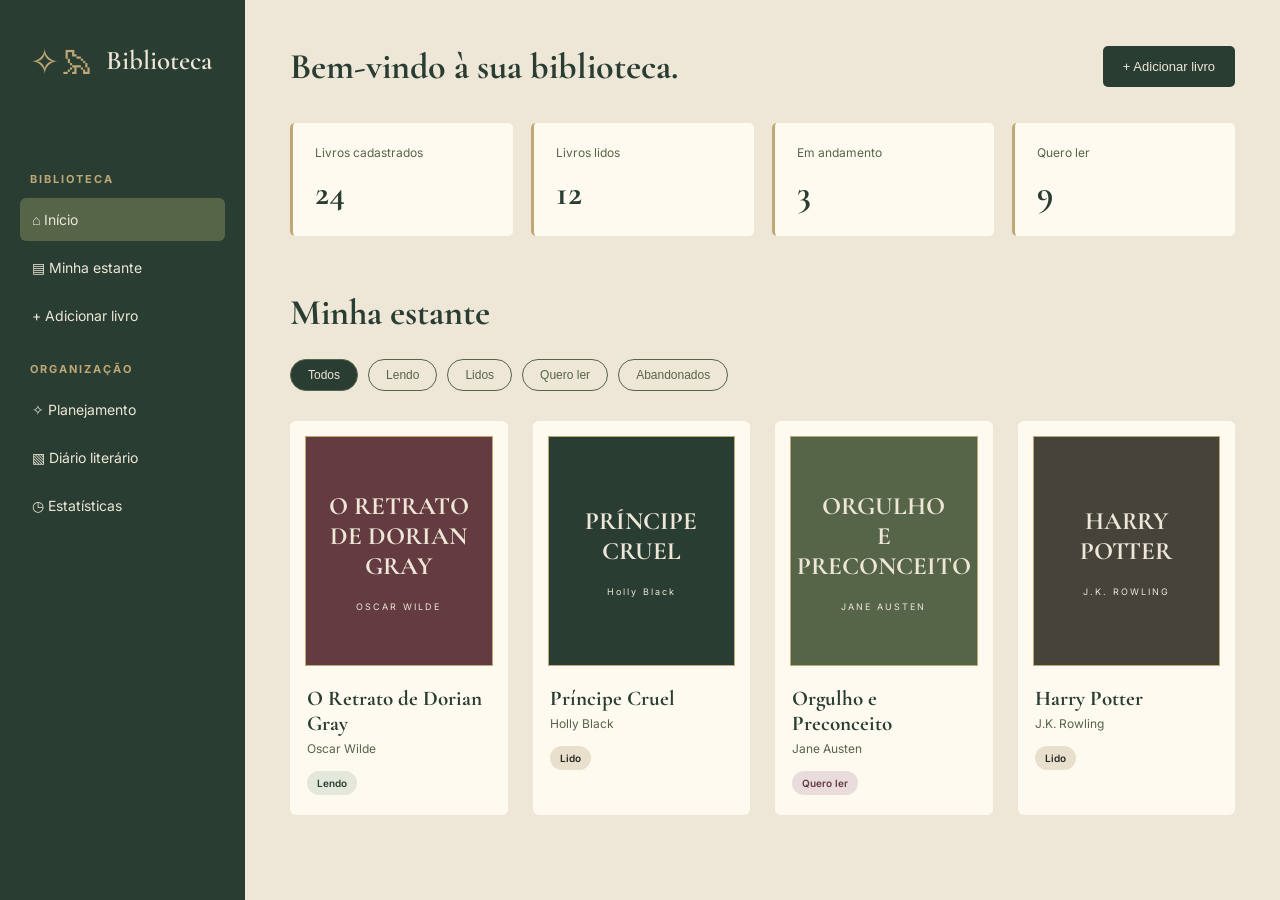
==== index.html @ f3f16203 "Cria primeira versão da Biblioteca" ====
<!DOCTYPE html>
<html lang="pt-BR">
<head>
    <meta charset="UTF-8">
    <meta name="viewport" content="width=device-width, initial-scale=1.0">
    <title>Bibliotheca</title>
    <link rel="stylesheet" href="style.css">
    <link rel="preconnect" href="https://fonts.googleapis.com">
    <link rel="preconnect" href="https://fonts.gstatic.com" crossorigin>
    <link href="https://fonts.googleapis.com/css2?family=Cormorant+Garamond:wght@400;500;600;700&family=Inter:wght@400;500;600;700&display=swap" rel="stylesheet">
</head>
<body>
    <!-- Menu lateral -->
    <aside class="sidebar">
        <div class="logo">
            <span class="logo-icon">✧𐦉</span>
            <h1>Biblioteca</h1>
        </div>
        <nav>
            <p class="menu-title">BIBLIOTECA</p>
            <a href="#" class="active">⌂ Início</a>
            <a href="#">▤ Minha estante</a>
            <a href="#">+ Adicionar livro</a>
            <p class="menu-title">ORGANIZAÇÃO</p>
            <a href="#">✧ Planejamento</a>
            <a href="#">▧ Diário literário</a>
            <a href="#">◷ Estatísticas</a>
        </nav>
    </aside>
    <!-- Conteúdo principal -->
    <main class="main-content">
        <header class="topbar">
            <div>
                <h2>Bem-vindo à sua biblioteca.</h2>
            </div>
            <button class="add-button">+ Adicionar livro</button>
        </header>
        <!-- Resumo -->
        <section class="summary">
            <div class="summary-card">
                <span>Livros cadastrados</span>
                <strong>24</strong>
            </div>
            <div class="summary-card">
                <span>Livros lidos</span>
                <strong>12</strong>
            </div>
            <div class="summary-card">
                <span>Em andamento</span>
                <strong>3</strong>
            </div>
            <div class="summary-card">
                <span>Quero ler</span>
                <strong>9</strong>
            </div>
        </section>
        <!-- Livros recentes -->
        <section class="library-section">
            <div class="section-heading">
                <div>
                    <h2>Minha estante</h2>
                </div>
            </div>
            <!-- Categorias -->
            <div class="filters">
                <button class="filter active-filter">Todos</button>
                <button class="filter">Lendo</button>
                <button class="filter">Lidos</button>
                <button class="filter">Quero ler</button>
                <button class="filter">Abandonados</button>
            </div>
            <!-- Lista de livros -->
            <div class="book-grid">
                <article class="book-card">
                    <div class="book-cover cover-one">
                        <span>O RETRATO<br>DE DORIAN GRAY</span>
                        <small>OSCAR WILDE</small>
                    </div>
                    <div class="book-info">
                        <h3>O Retrato de Dorian Gray</h3>
                        <p>Oscar Wilde</p>
                        <span class="status reading">Lendo</span>
                    </div>
                </article>
                <article class="book-card">
                    <div class="book-cover cover-two">
                        <span>PRÍNCIPE<br>CRUEL</span>
                        <small>Holly Black</small>
                    </div>
                    <div class="book-info">
                        <h3>Príncipe Cruel</h3>
                        <p>Holly Black</p>
                        <span class="status finished">Lido</span>
                    </div>
                </article>
                <article class="book-card">
                    <div class="book-cover cover-three">
                        <span>ORGULHO<br>E PRECONCEITO</span>
                        <small>JANE AUSTEN</small>
                    </div>
                    <div class="book-info">
                        <h3>Orgulho e Preconceito</h3>
                        <p>Jane Austen</p>
                        <span class="status wishlist">Quero ler</span>
                    </div>
                </article>
                <article class="book-card">
                    <div class="book-cover cover-four">
                        <span>HARRY POTTER</span>
                        <small>J.K. ROWLING</small>
                    </div>
                    <div class="book-info">
                        <h3>Harry Potter</h3>
                        <p>J.K. Rowling</p>
                        <span class="status finished">Lido</span>
                    </div>
                </article>
            </div>
        </section>
    </main>
</body>
</html>
---- style.css ----
:root {
    --verde: #293D32;
    --oliva: #566448;
    --vinho: #633B40;
    --marfim: #EEE7D8;
    --dourado: #BFA875;
    --ebano: #282823;
}

* {
    margin: 0;
    padding: 0;
    box-sizing: border-box;
}

body {
    background-color: var(--marfim);
    color: var(--ebano);
    font-family: 'Inter', sans-serif;
    display: flex;
    min-height: 100vh;
}


/* MENU LATERAL */
.sidebar {
    width: 245px;
    min-height: 100vh;
    background-color: var(--verde);
    color: var(--marfim);
    padding: 30px 20px;
    display: flex;
    flex-direction: column;
    position: fixed;
    top: 0;
    left: 0;
}

.logo {
    display: flex;
    align-items: center;
    gap: 12px;
    padding: 10px;
    margin-bottom: 55px;
}

.logo-icon {
    color: var(--dourado);
    font-size: 35px;
}

.logo h1 {
    font-family: 'Cormorant Garamond', serif;
    font-size: 27px;
    line-height: 0.9;
    font-weight: 600;
}

.menu-title {
    color: var(--dourado);
    font-size: 11px;
    font-weight: 700;
    letter-spacing: 2px;
    margin: 25px 10px 12px;
}

.sidebar nav a {
    display: block;
    text-decoration: none;
    color: var(--marfim);
    padding: 13px 12px;
    border-radius: 6px;
    font-size: 14px;
    margin-bottom: 5px;
    transition: 0.2s;
}

.sidebar nav a:hover,
.sidebar nav a.active {
    background-color: var(--oliva);
}


/* CONTEÚDO PRINCIPAL */

.main-content {
    margin-left: 245px;
    width: calc(100% - 245px);
    padding: 45px;
}

.topbar {
    display: flex;
    justify-content: space-between;
    align-items: center;
    margin-bottom: 35px;
}

.welcome {
    color: var(--oliva);
    font-size: 11px;
    font-weight: 700;
    letter-spacing: 2px;
    margin-bottom: 8px;
}

.topbar h2,
.section-heading h2 {
    font-family: 'Cormorant Garamond', serif;
    font-size: 36px;
    color: var(--verde);
}

.add-button {
    background-color: var(--verde);
    color: var(--marfim);
    border: none;
    border-radius: 5px;
    padding: 13px 20px;
    font-size: 13px;
    cursor: pointer;
    transition: 0.2s;
}

.add-button:hover {
    background-color: var(--oliva);
}


/* CARTÕES DE RESUMO */

.summary {
    display: grid;
    grid-template-columns: repeat(4, 1fr);
    gap: 18px;
    margin-bottom: 55px;
}

.summary-card {
    background-color: #fffaf0;
    padding: 22px;
    border-left: 3px solid var(--dourado);
    border-radius: 5px;
}

.summary-card span {
    display: block;
    font-size: 12px;
    color: var(--oliva);
    margin-bottom: 12px;
}

.summary-card strong {
    font-family: 'Cormorant Garamond', serif;
    font-size: 35px;
    color: var(--verde);
}


/* ESTANTE */

.section-heading {
    display: flex;
    justify-content: space-between;
    align-items: end;
    margin-bottom: 25px;
}

.see-all {
    color: var(--verde);
    text-decoration: none;
    font-size: 13px;
    font-weight: 600;
}

.see-all:hover {
    color: var(--vinho);
}


/* FILTROS */

.filters {
    display: flex;
    gap: 10px;
    margin-bottom: 30px;
    flex-wrap: wrap;
}

.filter {
    background: transparent;
    border: 1px solid var(--oliva);
    color: var(--oliva);
    border-radius: 20px;
    padding: 8px 17px;
    cursor: pointer;
    font-size: 12px;
}

.filter:hover,
.filter.active-filter {
    background-color: var(--verde);
    color: var(--marfim);
}


/* LIVROS */

.book-grid {
    display: grid;
    grid-template-columns: repeat(4, 1fr);
    gap: 25px;
}

.book-card {
    background-color: #fffaf0;
    border-radius: 6px;
    overflow: hidden;
    transition: transform 0.2s;
}

.book-card:hover {
    transform: translateY(-5px);
}

.book-cover {
    height: 230px;
    margin: 15px;
    padding: 20px 12px;
    display: flex;
    flex-direction: column;
    justify-content: center;
    align-items: center;
    text-align: center;
    color: var(--marfim);
    border: 1px solid var(--dourado);
}

.book-cover span {
    font-family: 'Cormorant Garamond', serif;
    font-size: 25px;
    font-weight: 700;
}

.book-cover small {
    font-size: 9px;
    letter-spacing: 2px;
    margin-top: 20px;
}


/* CAPAS ILUSTRATIVAS */

.cover-one {
    background-color: var(--vinho);
}

.cover-two {
    background-color: var(--verde);
}

.cover-three {
    background-color: #566448;
}

.cover-four {
    background-color: #45433A;
}


/* INFORMAÇÕES DOS LIVROS */

.book-info {
    padding: 5px 17px 20px;
}

.book-info h3 {
    font-family: 'Cormorant Garamond', serif;
    font-size: 21px;
    color: var(--verde);
    margin-bottom: 5px;
}

.book-info p {
    font-size: 12px;
    color: var(--oliva);
    margin-bottom: 15px;
}

.status {
    display: inline-block;
    font-size: 10px;
    font-weight: 600;
    padding: 6px 10px;
    border-radius: 15px;
}

.reading {
    background-color: #E3E8DA;
    color: var(--verde);
}

.finished {
    background-color: #E8DFCC;
    color: var(--ebano);
}

.wishlist {
    background-color: #EADBDD;
    color: var(--vinho);
}


/* FRASE */

.quote {
    margin-top: 60px;
    padding: 30px;
    border-top: 1px solid var(--dourado);
    text-align: center;
}

.quote span {
    color: var(--dourado);
    font-size: 25px;
}

.quote p {
    font-family: 'Cormorant Garamond', serif;
    font-style: italic;
    font-size: 24px;
    color: var(--verde);
    margin: 10px 0;
}

.quote small {
    color: var(--oliva);
    font-size: 10px;
    letter-spacing: 2px;
}


/* RESPONSIVIDADE */

@media (max-width: 1000px) {

    .summary {
        grid-template-columns: repeat(2, 1fr);
    }

    .book-grid {
        grid-template-columns: repeat(2, 1fr);
    }

}

@media (max-width: 650px) {

    .sidebar {
        width: 100%;
        min-height: auto;
        position: relative;
    }

    body {
        flex-direction: column;
    }

    .sidebar nav {
        display: flex;
        flex-wrap: wrap;
        gap: 5px;
    }

    .sidebar nav .menu-title {
        width: 100%;
    }

    .main-content {
        margin-left: 0;
        width: 100%;
        padding: 25px;
    }

    .topbar {
        align-items: flex-start;
        flex-direction: column;
        gap: 20px;
    }

    .summary {
        grid-template-columns: 1fr 1fr;
    }

    .book-grid {
        grid-template-columns: 1fr 1fr;
        gap: 12px;
    }

    .book-cover {
        height: 180px;
    }

}
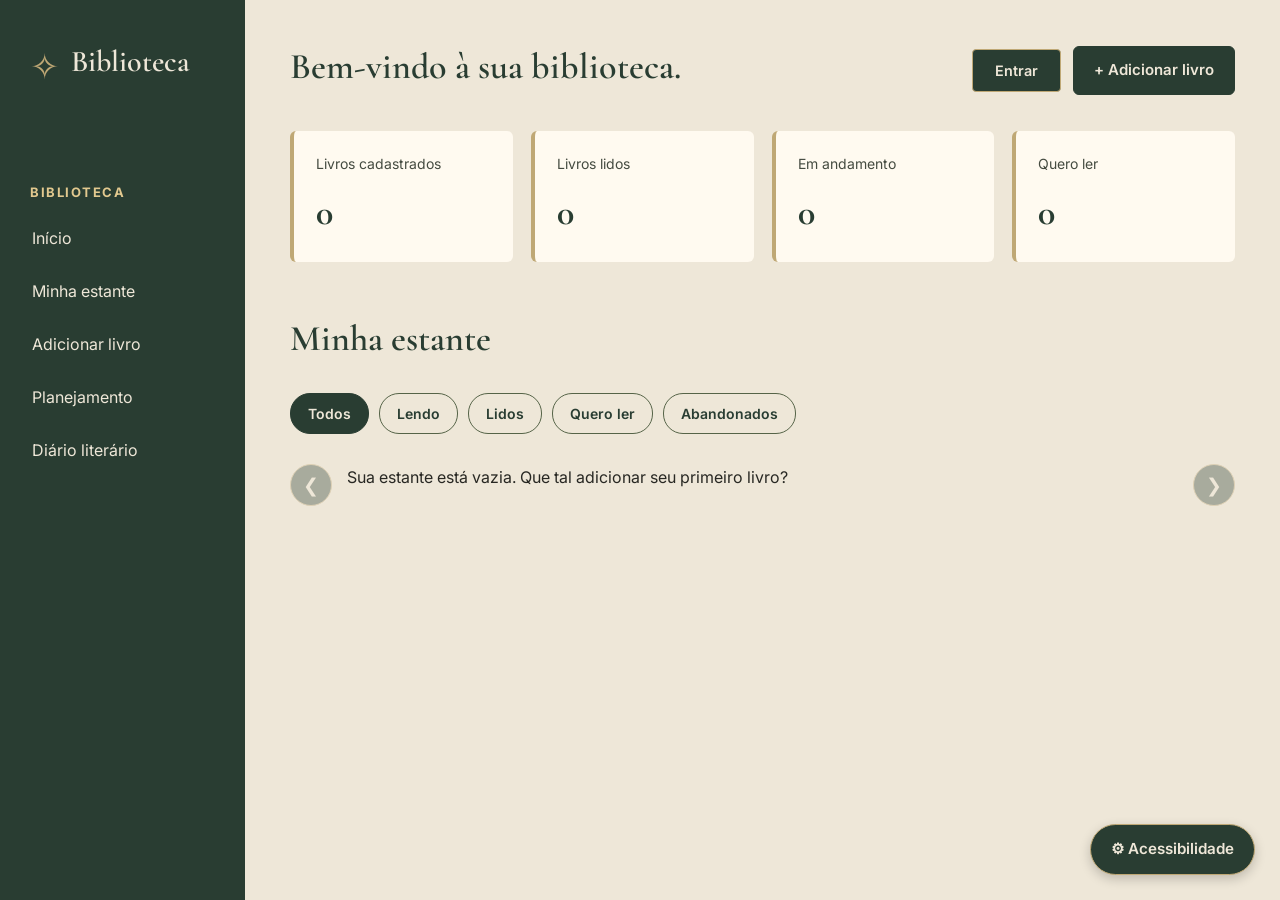
==== commit ea31b0ff: "Atualiza estrutura do projeto e adiciona funcionalidades da biblioteca" ====
--- a/index.html
+++ b/index.html
@@ -1,59 +1,92 @@
 <!DOCTYPE html>
 <html lang="pt-BR">
+
 <head>
     <meta charset="UTF-8">
     <meta name="viewport" content="width=device-width, initial-scale=1.0">
-    <title>Bibliotheca</title>
-    <link rel="stylesheet" href="style.css">
+
+    <title>Bibliotheca Athenae</title>
+
+    <!-- Bootstrap CSS -->
+    <link
+        href="https://cdn.jsdelivr.net/npm/bootstrap@5.3.3/dist/css/bootstrap.min.css"
+        rel="stylesheet">
+
+    <!-- Fontes -->
     <link rel="preconnect" href="https://fonts.googleapis.com">
     <link rel="preconnect" href="https://fonts.gstatic.com" crossorigin>
-    <link href="https://fonts.googleapis.com/css2?family=Cormorant+Garamond:wght@400;500;600;700&family=Inter:wght@400;500;600;700&display=swap" rel="stylesheet">
+
+    <link
+        href="https://fonts.googleapis.com/css2?family=Cormorant+Garamond:wght@400;500;600;700&family=Inter:wght@400;500;600;700&display=swap"
+        rel="stylesheet">
+
+    <!-- CSS próprio -->
+   <link rel="stylesheet" href="css/style.css">
+   <link rel="stylesheet" href="css/pages.css">
+   <link rel="stylesheet" href="css/acessibilidade.css">
+
 </head>
 <body>
     <!-- Menu lateral -->
     <aside class="sidebar">
         <div class="logo">
-            <span class="logo-icon">✧𐦉</span>
+            <span class="logo-icon">✧</span>
             <h1>Biblioteca</h1>
         </div>
-        <nav>
-            <p class="menu-title">BIBLIOTECA</p>
-            <a href="#" class="active">⌂ Início</a>
-            <a href="#">▤ Minha estante</a>
-            <a href="#">+ Adicionar livro</a>
-            <p class="menu-title">ORGANIZAÇÃO</p>
-            <a href="#">✧ Planejamento</a>
-            <a href="#">▧ Diário literário</a>
-            <a href="#">◷ Estatísticas</a>
-        </nav>
+    <nav>
+    <p class="menu-title">BIBLIOTECA</p>
+
+    <a href="index.html">Início</a>
+<a href="html/estante.html">Minha estante</a>
+<a href="html/adicionar.html">Adicionar livro</a>
+<a href="html/planejamento.html">Planejamento</a>
+<a href="html/diario.html">Diário literário</a>
+    </nav>
     </aside>
     <!-- Conteúdo principal -->
     <main class="main-content">
         <header class="topbar">
-            <div>
-                <h2>Bem-vindo à sua biblioteca.</h2>
-            </div>
-            <button class="add-button">+ Adicionar livro</button>
-        </header>
+
+    <div>
+        <h2>Bem-vindo à sua biblioteca.</h2>
+    </div>
+
+    <div class="topbar-actions">
+
+        <a href="login.html" class="login-access-button">
+            Entrar
+        </a>
+
+        <a href="html/adicionar.html" class="add-button">
+            + Adicionar livro
+        </a>
+
+    </div>
+
+</header>
         <!-- Resumo -->
         <section class="summary">
-            <div class="summary-card">
-                <span>Livros cadastrados</span>
-                <strong>24</strong>
-            </div>
-            <div class="summary-card">
-                <span>Livros lidos</span>
-                <strong>12</strong>
-            </div>
-            <div class="summary-card">
-                <span>Em andamento</span>
-                <strong>3</strong>
-            </div>
-            <div class="summary-card">
-                <span>Quero ler</span>
-                <strong>9</strong>
-            </div>
-        </section>
+
+    <div class="summary-card">
+        <span>Livros cadastrados</span>
+        <strong id="total-livros">0</strong>
+    </div>
+
+    <div class="summary-card">
+        <span>Livros lidos</span>
+        <strong id="total-lidos">0</strong>
+    </div>
+
+    <div class="summary-card">
+        <span>Em andamento</span>
+        <strong id="total-lendo">0</strong>
+    </div>
+
+    <div class="summary-card">
+        <span>Quero ler</span>
+        <strong id="total-quero-ler">0</strong>
+    </div>
+</section>
         <!-- Livros recentes -->
         <section class="library-section">
             <div class="section-heading">
@@ -63,60 +96,107 @@
             </div>
             <!-- Categorias -->
             <div class="filters">
-                <button class="filter active-filter">Todos</button>
-                <button class="filter">Lendo</button>
-                <button class="filter">Lidos</button>
-                <button class="filter">Quero ler</button>
-                <button class="filter">Abandonados</button>
+                <button class="filter active-filter" data-status="todos">Todos</button>
+                <button class="filter" data-status="Lendo">Lendo</button>
+                <button class="filter" data-status="Lidos">Lidos</button>
+                <button class="filter" data-status="Quero ler">Quero ler</button>
+                <button class="filter" data-status="Abandonados">Abandonados</button>
             </div>
-            <!-- Lista de livros -->
-            <div class="book-grid">
-                <article class="book-card">
-                    <div class="book-cover cover-one">
-                        <span>O RETRATO<br>DE DORIAN GRAY</span>
-                        <small>OSCAR WILDE</small>
-                    </div>
-                    <div class="book-info">
-                        <h3>O Retrato de Dorian Gray</h3>
-                        <p>Oscar Wilde</p>
-                        <span class="status reading">Lendo</span>
-                    </div>
-                </article>
-                <article class="book-card">
-                    <div class="book-cover cover-two">
-                        <span>PRÍNCIPE<br>CRUEL</span>
-                        <small>Holly Black</small>
-                    </div>
-                    <div class="book-info">
-                        <h3>Príncipe Cruel</h3>
-                        <p>Holly Black</p>
-                        <span class="status finished">Lido</span>
-                    </div>
-                </article>
-                <article class="book-card">
-                    <div class="book-cover cover-three">
-                        <span>ORGULHO<br>E PRECONCEITO</span>
-                        <small>JANE AUSTEN</small>
-                    </div>
-                    <div class="book-info">
-                        <h3>Orgulho e Preconceito</h3>
-                        <p>Jane Austen</p>
-                        <span class="status wishlist">Quero ler</span>
-                    </div>
-                </article>
-                <article class="book-card">
-                    <div class="book-cover cover-four">
-                        <span>HARRY POTTER</span>
-                        <small>J.K. ROWLING</small>
-                    </div>
-                    <div class="book-info">
-                        <h3>Harry Potter</h3>
-                        <p>J.K. Rowling</p>
-                        <span class="status finished">Lido</span>
-                    </div>
-                </article>
-            </div>
-        </section>
+            <!-- Carrossel de livros -->
+<div class="carousel-wrapper">
+
+    <button
+        type="button"
+        class="carousel-control carousel-prev"
+        id="carousel-prev"
+        aria-label="Ver livros anteriores">
+        &#10094;
+    </button>
+
+    <div
+        class="book-grid home-book-carousel"
+        id="book-grid"
+        aria-label="Livros da sua biblioteca">
+    </div>
+
+    <button
+        type="button"
+        class="carousel-control carousel-next"
+        id="carousel-next"
+        aria-label="Ver próximos livros">
+        &#10095;
+    </button>
+
+</div>
     </main>
+
+    <!-- PAINEL DE ACESSIBILIDADE -->
+<div class="accessibility-container">
+
+    <button
+        type="button"
+        id="botao-acessibilidade"
+        class="accessibility-button"
+        aria-label="Abrir opções de acessibilidade"
+        aria-expanded="false"
+        aria-controls="painel-acessibilidade">
+        ⚙ Acessibilidade
+    </button>
+
+    <section
+        id="painel-acessibilidade"
+        class="accessibility-panel"
+        aria-label="Opções de acessibilidade"
+        hidden>
+
+        <h2>Acessibilidade</h2>
+
+        <div class="accessibility-group">
+            <h3>Aparência</h3>
+
+            <button type="button" id="modo-claro">
+                ☀ Modo claro
+            </button>
+
+            <button type="button" id="modo-escuro">
+                ☾ Modo escuro
+            </button>
+        </div>
+
+        <div class="accessibility-group">
+            <h3>Tamanho da fonte</h3>
+
+            <button type="button" id="diminuir-fonte">
+                A− Diminuir
+            </button>
+
+            <button type="button" id="aumentar-fonte">
+                A+ Aumentar
+            </button>
+        </div>
+
+        <div class="accessibility-group">
+            <h3>Contraste</h3>
+
+            <button type="button" id="alto-contraste">
+                Alto contraste
+            </button>
+        </div>
+
+        <button type="button" id="restaurar-acessibilidade">
+            Restaurar configurações
+        </button>
+
+    </section>
+</div>
+
+<!-- JavaScript do projeto -->
+<script src="js/storage.js"></script>
+<script src="js/livros.js"></script>
+<script src="js/app.js"></script>
+<script src="js/acessibilidade.js"></script>
+
+<!-- Bootstrap JavaScript -->
+<script src="https://cdn.jsdelivr.net/npm/bootstrap@5.3.3/dist/js/bootstrap.bundle.min.js"></script>
 </body>
 </html>
--- a/css/style.css
+++ b/css/style.css
@@ -0,0 +1,675 @@
+/* ==========================================
+   PALETA DE CORES
+========================================== */
+
+:root {
+    --verde: #293D32;
+    --oliva: #566448;
+    --vinho: #633B40;
+    --marfim: #EEE7D8;
+    --dourado: #BFA875;
+    --ebano: #282823;
+
+    --fundo: #EEE7D8;
+    --fundo-card: #FFFAF0;
+    --texto: #282823;
+    --texto-secundario: #454B40;
+
+    --font-titulos: "Cormorant Garamond", serif;
+    --font-textos: "Inter", sans-serif;
+}
+
+/* ==========================================
+   CONFIGURAÇÕES GERAIS
+========================================== */
+
+* {
+    margin: 0;
+    padding: 0;
+    box-sizing: border-box;
+}
+
+html {
+    font-size: 100%;
+    scroll-behavior: smooth;
+}
+
+body {
+    background-color: var(--fundo);
+    color: var(--texto);
+    font-family: var(--font-textos);
+    font-size: 1rem;
+    line-height: 1.5;
+    display: flex;
+    min-height: 100vh;
+}
+
+/* Faz os controles acompanharem a escala da fonte */
+
+button,
+input,
+select,
+textarea {
+    font-family: inherit;
+    font-size: inherit;
+}
+
+/* TÍTULOS */
+
+h1,
+h2,
+h3,
+h4 {
+    font-family: var(--font-titulos);
+    line-height: 1.2;
+}
+
+/* ==========================================
+   MENU LATERAL
+========================================== */
+
+.sidebar {
+    width: 245px;
+    min-height: 100vh;
+    background-color: var(--verde);
+    color: var(--marfim);
+    padding: 30px 20px;
+    display: flex;
+    flex-direction: column;
+    position: fixed;
+    top: 0;
+    left: 0;
+    z-index: 100;
+}
+
+.logo {
+    display: flex;
+    align-items: center;
+    gap: 12px;
+    padding: 10px;
+    margin-bottom: 55px;
+}
+
+.logo-icon {
+    color: var(--dourado);
+    font-size: 2.1875rem;
+}
+
+.logo h1 {
+    font-family: var(--font-titulos);
+    font-size: 1.875rem;
+    line-height: 1;
+    font-weight: 600;
+    color: var(--marfim);
+}
+
+.menu-title {
+    color: #E2C98F;
+    font-size: 0.8125rem;
+    font-weight: 700;
+    letter-spacing: 1.5px;
+    margin: 25px 10px 12px;
+}
+
+.sidebar nav a {
+    display: block;
+    text-decoration: none;
+    color: var(--marfim);
+    padding: 12px;
+    border-radius: 6px;
+    font-family: var(--font-textos);
+    font-size: 1rem;
+    line-height: 1.5;
+    margin-bottom: 5px;
+    transition: background-color 0.2s ease;
+}
+
+.sidebar nav a:hover,
+.sidebar nav a.active {
+    background-color: var(--oliva);
+    color: #FFFFFF;
+}
+
+.sidebar nav a:focus-visible {
+    outline: 3px solid #E2C98F;
+    outline-offset: 3px;
+}
+
+/* ==========================================
+   CONTEÚDO PRINCIPAL
+========================================== */
+
+.main-content {
+    margin-left: 245px;
+    width: calc(100% - 245px);
+    padding: 45px;
+}
+
+.topbar {
+    display: flex;
+    justify-content: space-between;
+    align-items: center;
+    gap: 20px;
+    margin-bottom: 35px;
+}
+
+.welcome {
+    color: var(--oliva);
+    font-size: 0.875rem;
+    font-weight: 700;
+    letter-spacing: 1.5px;
+    margin-bottom: 8px;
+}
+
+.topbar h2,
+.section-heading h2 {
+    font-family: var(--font-titulos);
+    font-size: 2.25rem;
+    color: var(--verde);
+    font-weight: 600;
+}
+
+.topbar p {
+    font-size: 1rem;
+    color: var(--texto-secundario);
+    margin-top: 5px;
+}
+
+/* ==========================================
+   BOTÕES DA BARRA SUPERIOR
+========================================== */
+
+.topbar-actions {
+    display: flex;
+    align-items: center;
+    gap: 12px;
+}
+
+/* Botão de login */
+
+.login-access-button {
+    display: inline-block;
+    padding: 10px 22px;
+
+    background-color: var(--verde);
+    color: var(--marfim);
+
+    border: 1px solid var(--dourado);
+    border-radius: 4px;
+
+    text-decoration: none;
+    font-family: var(--font-textos);
+    font-size: 0.9rem;
+    font-weight: 600;
+
+    transition: 0.3s;
+}
+
+.login-access-button:hover {
+    background-color: var(--oliva);
+    color: #FFFFFF;
+}
+
+.login-access-button:focus-visible {
+    outline: 3px solid var(--dourado);
+    outline-offset: 3px;
+}
+
+/* ==========================================
+   BOTÃO ADICIONAR
+========================================== */
+
+.add-button {
+    display: inline-block;
+    background-color: var(--verde);
+    color: var(--marfim);
+    border: 1px solid var(--verde);
+    border-radius: 6px;
+    padding: 12px 20px;
+    font-family: var(--font-textos);
+    font-size: 0.9375rem;
+    font-weight: 600;
+    text-decoration: none;
+    cursor: pointer;
+    transition: background-color 0.2s ease;
+}
+
+.add-button:hover {
+    background-color: var(--oliva);
+    color: #FFFFFF;
+}
+
+.add-button:focus-visible {
+    outline: 3px solid var(--dourado);
+    outline-offset: 3px;
+}
+
+/* ==========================================
+   CARTÕES DE RESUMO
+========================================== */
+
+.summary {
+    display: grid;
+    grid-template-columns: repeat(4, 1fr);
+    gap: 18px;
+    margin-bottom: 55px;
+}
+
+.summary-card {
+    background-color: var(--fundo-card);
+    padding: 22px;
+    border-left: 4px solid var(--dourado);
+    border-radius: 6px;
+}
+
+.summary-card span {
+    display: block;
+    font-family: var(--font-textos);
+    font-size: 0.875rem;
+    color: var(--texto-secundario);
+    margin-bottom: 12px;
+    line-height: 1.5;
+}
+
+.summary-card strong {
+    font-family: var(--font-titulos);
+    font-size: 2.25rem;
+    color: var(--verde);
+}
+
+/* ==========================================
+   ESTANTE
+========================================== */
+
+.section-heading {
+    display: flex;
+    justify-content: space-between;
+    align-items: end;
+    gap: 15px;
+    margin-bottom: 25px;
+}
+
+.see-all {
+    color: var(--verde);
+    text-decoration: underline;
+    text-underline-offset: 3px;
+    font-size: 0.9375rem;
+    font-weight: 600;
+}
+
+.see-all:hover {
+    color: var(--vinho);
+}
+
+/* ==========================================
+   FILTROS
+========================================== */
+
+.filters {
+    display: flex;
+    gap: 10px;
+    margin-bottom: 30px;
+    flex-wrap: wrap;
+}
+
+.filter {
+    background-color: transparent;
+    border: 1px solid var(--oliva);
+    color: var(--verde);
+    border-radius: 20px;
+    padding: 9px 17px;
+    cursor: pointer;
+    font-family: var(--font-textos);
+    font-size: 0.875rem;
+    font-weight: 600;
+    transition: 0.2s ease;
+}
+
+.filter:hover,
+.filter.active-filter {
+    background-color: var(--verde);
+    color: var(--marfim);
+    border-color: var(--verde);
+}
+
+.filter:focus-visible {
+    outline: 3px solid var(--vinho);
+    outline-offset: 3px;
+}
+
+/* ==========================================
+   CARTÕES DE LIVROS
+   PADRÃO VISUAL DA BIBLIOTHECA ATHENAE
+========================================== */
+
+.book-grid {
+    display: grid;
+    grid-template-columns: repeat(4, minmax(0, 1fr));
+    gap: 25px;
+    align-items: stretch;
+}
+
+.book-card {
+    display: flex;
+    flex-direction: column;
+    overflow: hidden;
+
+    background-color: var(--fundo-card);
+    border: 1px solid var(--dourado);
+    border-radius: 10px;
+
+    box-shadow: 0 4px 12px rgba(40, 40, 35, 0.10);
+
+    transition: transform 0.25s ease, box-shadow 0.25s ease;
+}
+
+.book-card:hover {
+    transform: translateY(-4px);
+    box-shadow: 0 8px 18px rgba(40, 40, 35, 0.16);
+}
+
+/* ==========================================
+   CAPAS DOS LIVROS
+========================================== */
+
+.book-cover {
+    min-height: 190px;
+    margin: 0;
+    padding: 25px 18px;
+
+    display: flex;
+    flex-direction: column;
+    justify-content: center;
+    align-items: center;
+    gap: 12px;
+
+    background: linear-gradient(145deg, var(--verde), var(--oliva));
+
+    border: none;
+    border-bottom: 4px solid var(--dourado);
+
+    color: var(--marfim);
+    text-align: center;
+    position: relative;
+}
+
+/* Detalhe decorativo */
+
+.book-cover::before {
+    content: "✧";
+
+    position: absolute;
+    top: 12px;
+
+    color: var(--dourado);
+    font-size: 1.2rem;
+}
+
+/* Título na capa */
+
+.book-cover span {
+    font-family: var(--font-titulos);
+    font-size: 1.5rem;
+    font-weight: 600;
+    line-height: 1.3;
+
+    color: var(--marfim);
+
+    overflow-wrap: anywhere;
+}
+
+/* Autor na capa */
+
+.book-cover small {
+    font-family: var(--font-textos);
+    font-size: 0.8125rem;
+    font-weight: 400;
+    line-height: 1.4;
+
+    color: #D8CBAA;
+    letter-spacing: 0;
+
+    margin-top: 0;
+}
+
+/* ==========================================
+   VARIAÇÕES DE CORES DAS CAPAS
+========================================== */
+
+.cover-one {
+    background: linear-gradient(145deg, #633B40, #452B30);
+}
+
+.cover-two {
+    background: linear-gradient(145deg, #293D32, #566448);
+}
+
+.cover-three {
+    background: linear-gradient(145deg, #566448, #3C4935);
+}
+
+.cover-four {
+    background: linear-gradient(145deg, #45433A, #282823);
+}
+
+/* ==========================================
+   INFORMAÇÕES DOS LIVROS
+========================================== */
+
+.book-info {
+    flex: 1;
+    padding: 20px;
+
+    background-color: var(--fundo-card);
+}
+
+.book-info h3 {
+    font-family: var(--font-titulos);
+    font-size: 1.4rem;
+    font-weight: 600;
+    line-height: 1.3;
+
+    color: var(--verde);
+
+    margin-bottom: 8px;
+}
+
+.book-info p {
+    font-family: var(--font-textos);
+    font-size: 0.9375rem;
+    line-height: 1.5;
+
+    color: var(--texto-secundario);
+
+    margin-bottom: 12px;
+}
+
+/* ==========================================
+   STATUS DE LEITURA
+========================================== */
+
+.status {
+    display: inline-block;
+    width: fit-content;
+
+    padding: 5px 12px;
+
+    border-radius: 20px;
+
+    font-family: var(--font-textos);
+    font-size: 0.8125rem;
+    line-height: 1.4;
+    font-weight: 600;
+}
+
+.reading {
+    background-color: #E3E8DA;
+    color: #293D32;
+}
+
+.finished {
+    background-color: #E8DFCC;
+    color: #282823;
+}
+
+.wishlist {
+    background-color: #EADBDD;
+    color: #633B40;
+}
+
+.abandoned {
+    background-color: #E5DAD4;
+    color: #633B40;
+}
+
+.paused {
+    background-color: #E8E2D3;
+    color: #454B40;
+}
+
+/* ==========================================
+   FRASE
+========================================== */
+
+.quote {
+    margin-top: 60px;
+    padding: 30px;
+    border-top: 1px solid var(--dourado);
+    text-align: center;
+}
+
+.quote span {
+    color: var(--vinho);
+    font-size: 1.5625rem;
+}
+
+.quote p {
+    font-family: var(--font-titulos);
+    font-style: italic;
+    font-size: 1.625rem;
+    line-height: 1.4;
+    color: var(--verde);
+    margin: 10px 0;
+}
+
+.quote small {
+    color: var(--texto-secundario);
+    font-family: var(--font-textos);
+    font-size: 0.8125rem;
+    letter-spacing: 1px;
+}
+
+/* ==========================================
+   FOCO E NAVEGAÇÃO
+========================================== */
+
+button:focus-visible,
+a:focus-visible,
+input:focus-visible,
+select:focus-visible,
+textarea:focus-visible {
+    outline: 3px solid var(--vinho);
+    outline-offset: 3px;
+}
+
+/* ==========================================
+   RESPONSIVIDADE
+========================================== */
+
+@media (max-width: 1100px) {
+
+    .book-grid {
+        grid-template-columns: repeat(3, minmax(0, 1fr));
+    }
+
+}
+
+@media (max-width: 1000px) {
+
+    .summary {
+        grid-template-columns: repeat(2, 1fr);
+    }
+
+    .book-grid {
+        grid-template-columns: repeat(2, minmax(0, 1fr));
+    }
+
+}
+
+@media (max-width: 650px) {
+
+    body {
+        flex-direction: column;
+    }
+
+    .sidebar {
+        width: 100%;
+        min-height: auto;
+        position: relative;
+        padding: 20px;
+    }
+
+    .logo {
+        margin-bottom: 15px;
+    }
+
+    .sidebar nav {
+        display: flex;
+        flex-wrap: wrap;
+        gap: 5px;
+    }
+
+    .sidebar nav .menu-title {
+        width: 100%;
+    }
+
+    .sidebar nav a {
+        padding: 9px 10px;
+        font-size: 0.875rem;
+    }
+
+    .main-content {
+        margin-left: 0;
+        width: 100%;
+        padding: 25px;
+    }
+
+    .topbar {
+        align-items: flex-start;
+        flex-direction: column;
+        gap: 20px;
+    }
+
+    .topbar h2,
+    .section-heading h2 {
+        font-size: 2rem;
+    }
+
+    .summary {
+        grid-template-columns: repeat(2, minmax(0, 1fr));
+        gap: 12px;
+    }
+
+    .summary-card {
+        padding: 16px;
+    }
+
+    .book-grid {
+        grid-template-columns: repeat(2, minmax(0, 1fr));
+        gap: 12px;
+    }
+
+    .book-cover {
+        min-height: 160px;
+        padding: 20px 12px;
+    }
+
+    .book-cover span {
+        font-size: 1.25rem;
+    }
+
+    .book-info {
+        padding: 16px;
+    }
+
+}
--- a/css/pages.css
+++ b/css/pages.css
@@ -0,0 +1,774 @@
+
+/* ==========================================
+   PESQUISA E ORDENAÇÃO DA ESTANTE
+========================================== */
+
+.library-controls {
+    display: flex;
+    justify-content: space-between;
+    align-items: end;
+    gap: 20px;
+    margin: 25px 0;
+    flex-wrap: wrap;
+}
+
+.search-box,
+.sort-box {
+    display: flex;
+    flex-direction: column;
+    gap: 8px;
+}
+
+.search-box {
+    flex: 1;
+    min-width: 220px;
+}
+
+.sort-box {
+    min-width: 200px;
+}
+
+.library-controls label {
+    font-family: var(--font-textos);
+    font-weight: 600;
+    font-size: 1rem;
+    color: var(--texto);
+}
+
+.library-controls input,
+.library-controls select {
+    padding: 12px 14px;
+    border: 1px solid #81765F;
+    border-radius: 6px;
+    background-color: #FFFAF0;
+    color: #282823;
+    font-family: var(--font-textos);
+    font-size: 1rem;
+    line-height: 1.5;
+}
+
+.library-controls input:focus,
+.library-controls select:focus {
+    outline: 3px solid #566448;
+    outline-offset: 2px;
+    border-color: #293D32;
+}
+
+@media (max-width: 600px) {
+
+    .library-controls {
+        flex-direction: column;
+        align-items: stretch;
+    }
+
+    .search-box,
+    .sort-box {
+        width: 100%;
+    }
+
+}
+
+
+/* ==========================================
+   AÇÕES DOS LIVROS
+========================================== */
+
+.book-actions {
+    display: flex;
+    gap: 8px;
+    margin-top: 12px;
+    flex-wrap: wrap;
+}
+
+.book-actions button {
+    padding: 8px 12px;
+    border-radius: 5px;
+    cursor: pointer;
+    font-family: var(--font-textos);
+    font-size: 0.9375rem;
+    font-weight: 600;
+    line-height: 1.4;
+    transition: background-color 0.2s ease;
+}
+
+.edit-button {
+    background-color: #566448;
+    color: #FFFFFF;
+    border: 1px solid #566448;
+}
+
+.delete-button {
+    background-color: transparent;
+    color: #633B40;
+    border: 1px solid #633B40;
+}
+
+.edit-button:hover {
+    background-color: #293D32;
+    border-color: #293D32;
+}
+
+.delete-button:hover {
+    background-color: #633B40;
+    color: #FFFFFF;
+}
+
+.book-actions button:focus-visible {
+    outline: 3px solid #293D32;
+    outline-offset: 3px;
+}
+
+
+/* ==========================================
+   PROGRESSO DE LEITURA
+========================================== */
+
+.reading-progress {
+    margin-top: 15px;
+    width: 100%;
+}
+
+.progress-text {
+    font-family: var(--font-textos);
+    font-size: 0.875rem;
+    line-height: 1.5;
+    margin-bottom: 6px;
+    color: var(--texto);
+}
+
+.progress-track {
+    width: 100%;
+    height: 10px;
+    background-color: #D8D2C5;
+    border-radius: 10px;
+    overflow: hidden;
+}
+
+.progress-fill {
+    height: 100%;
+    background-color: #566448;
+    border-radius: 10px;
+    transition: width 0.4s ease;
+}
+
+.progress-percentage {
+    display: block;
+    margin-top: 5px;
+    font-family: var(--font-textos);
+    font-size: 0.875rem;
+    font-weight: 600;
+    line-height: 1.5;
+    text-align: right;
+    color: var(--texto);
+}
+
+
+/* ==========================================
+   PLANEJAMENTO DE LEITURA
+========================================== */
+
+.planning-section {
+    margin-top: 35px;
+}
+
+.year-selector {
+    display: flex;
+    flex-direction: column;
+    gap: 8px;
+    max-width: 220px;
+    margin: 20px 0 30px;
+}
+
+.year-selector label {
+    font-family: var(--font-textos);
+    font-size: 1rem;
+    font-weight: 600;
+    color: var(--texto);
+}
+
+.year-selector select {
+    padding: 12px;
+    border: 1px solid #81765F;
+    border-radius: 8px;
+    background-color: #FFFAF0;
+    color: #282823;
+    font-family: var(--font-textos);
+    font-size: 1rem;
+}
+
+.year-selector select:focus-visible {
+    outline: 3px solid #566448;
+    outline-offset: 2px;
+}
+
+.planning-summary {
+    display: grid;
+    grid-template-columns: repeat(3, 1fr);
+    gap: 20px;
+    margin-bottom: 40px;
+}
+
+.planning-summary .summary-card {
+    padding: 22px;
+    border-radius: 10px;
+    background-color: #FFFAF0;
+    border-left: 4px solid #BFA875;
+}
+
+.planning-summary .summary-card span {
+    display: block;
+    margin-bottom: 10px;
+    font-family: var(--font-textos);
+    font-size: 0.875rem;
+    line-height: 1.5;
+    color: #454B40;
+}
+
+.planning-summary .summary-card strong {
+    font-family: var(--font-titulos);
+    font-size: 2rem;
+    color: #293D32;
+}
+
+.planning-section .book-grid {
+    margin-top: 20px;
+}
+
+@media (max-width: 768px) {
+
+    .planning-summary {
+        grid-template-columns: 1fr;
+    }
+
+    .year-selector {
+        max-width: 100%;
+    }
+
+}
+
+
+/* ==========================================
+   DIÁRIO LITERÁRIO
+========================================== */
+
+.diary-form-section {
+    margin-top: 35px;
+    max-width: 900px;
+}
+
+.diary-form-section form {
+    background-color: #FFFAF0;
+    padding: 30px;
+    border-radius: 10px;
+    border-left: 4px solid #BFA875;
+}
+
+.diary-form-group {
+    display: flex;
+    flex-direction: column;
+    gap: 8px;
+    margin-bottom: 22px;
+}
+
+.diary-form-group label {
+    font-family: var(--font-textos);
+    font-size: 1rem;
+    font-weight: 600;
+    color: #293D32;
+}
+
+.diary-form-group input,
+.diary-form-group select,
+.diary-form-group textarea {
+    width: 100%;
+    padding: 12px 14px;
+    border: 1px solid #81765F;
+    border-radius: 7px;
+    background-color: #FFFFFF;
+    color: #282823;
+    font-family: var(--font-textos);
+    font-size: 1rem;
+    line-height: 1.5;
+}
+
+.diary-form-group textarea {
+    resize: vertical;
+    min-height: 130px;
+    line-height: 1.7;
+}
+
+.diary-form-group input:focus-visible,
+.diary-form-group select:focus-visible,
+.diary-form-group textarea:focus-visible {
+    outline: 3px solid #566448;
+    outline-offset: 2px;
+    border-color: #293D32;
+}
+
+.diary-form-section .add-button {
+    cursor: pointer;
+    font-family: var(--font-textos);
+    border: none;
+}
+
+.diary-history-section {
+    margin-top: 45px;
+}
+
+.diary-section-header {
+    display: flex;
+    justify-content: space-between;
+    align-items: center;
+    gap: 20px;
+    margin-bottom: 15px;
+}
+
+.diary-section-header button {
+    cursor: pointer;
+    font-family: var(--font-textos);
+    font-size: 0.9375rem;
+}
+
+
+/* ==========================================
+   CARROSSEL DO DIÁRIO
+========================================== */
+
+.diary-carousel {
+    display: flex;
+    align-items: center;
+    gap: 15px;
+    margin-top: 20px;
+}
+
+.diary-carousel-viewport {
+    width: 100%;
+    overflow: hidden;
+}
+
+.diary-carousel-track {
+    display: flex;
+    transition: transform 0.4s ease;
+}
+
+.diary-card {
+    flex: 0 0 100%;
+    box-sizing: border-box;
+    padding: 30px;
+    background-color: #FFFAF0;
+    border-left: 5px solid #BFA875;
+    border-radius: 10px;
+    color: #282823;
+}
+
+.diary-card h3 {
+    font-family: var(--font-titulos);
+    font-size: 1.875rem;
+    line-height: 1.3;
+    color: #293D32;
+    margin-bottom: 15px;
+}
+
+.diary-book {
+    font-family: var(--font-textos);
+    font-size: 1rem;
+    font-weight: 600;
+    color: #454B40;
+}
+
+.diary-date {
+    display: block;
+    margin-bottom: 20px;
+    font-family: var(--font-textos);
+    font-size: 0.875rem;
+    color: #633B40;
+}
+
+.diary-text {
+    font-family: var(--font-textos);
+    font-size: 1rem;
+    line-height: 1.8;
+    color: #282823;
+    white-space: pre-wrap;
+    overflow-wrap: anywhere;
+}
+
+.diary-card .btn {
+    margin-top: 15px;
+}
+
+
+/* ==========================================
+   SETAS DO CARROSSEL
+========================================== */
+
+.carousel-arrow {
+    flex-shrink: 0;
+    width: 42px;
+    height: 42px;
+    border: 1px solid #BFA875;
+    border-radius: 50%;
+    background-color: #293D32;
+    color: #EEE7D8;
+    font-size: 1.25rem;
+    cursor: pointer;
+    transition: background-color 0.2s ease;
+}
+
+.carousel-arrow:hover {
+    background-color: #566448;
+}
+
+.carousel-arrow:focus-visible,
+.diary-section-header button:focus-visible {
+    outline: 3px solid #633B40;
+    outline-offset: 3px;
+}
+
+
+/* ==========================================
+   VISUALIZAÇÃO COMPLETA DO DIÁRIO
+========================================== */
+
+.diary-carousel-track.show-all {
+    display: grid;
+    grid-template-columns: repeat(2, minmax(0, 1fr));
+    gap: 20px;
+}
+
+.diary-carousel-track.show-all .diary-card {
+    min-width: 0;
+    height: 100%;
+}
+
+
+/* ==========================================
+   RESPONSIVIDADE DO DIÁRIO
+========================================== */
+
+@media (max-width: 768px) {
+
+    .diary-carousel-track.show-all {
+        grid-template-columns: 1fr;
+    }
+
+    .diary-carousel {
+        gap: 8px;
+    }
+
+    .carousel-arrow {
+        width: 36px;
+        height: 36px;
+    }
+
+    .diary-card {
+        padding: 20px;
+    }
+
+    .diary-form-section form {
+        padding: 20px;
+    }
+
+    .diary-section-header {
+        align-items: flex-start;
+        flex-direction: column;
+    }
+
+    .diary-card h3 {
+        font-size: 1.625rem;
+    }
+
+}
+
+
+/* ==========================================
+   REDUÇÃO DE MOVIMENTO
+========================================== */
+
+@media (prefers-reduced-motion: reduce) {
+
+    *,
+    *::before,
+    *::after {
+        scroll-behavior: auto !important;
+        transition-duration: 0.01ms !important;
+        animation-duration: 0.01ms !important;
+        animation-iteration-count: 1 !important;
+    }
+
+}
+
+/* ==========================================
+   CARTÕES DO PLANEJAMENTO DE LEITURA
+========================================== */
+
+.planning-section .book-card {
+    display: flex;
+    flex-direction: column;
+    overflow: hidden;
+    background-color: #FFFAF0;
+    border: 1px solid #BFA875;
+    border-radius: 10px;
+    box-shadow: 0 4px 12px rgba(40, 40, 35, 0.10);
+    transition: transform 0.25s ease, box-shadow 0.25s ease;
+}
+
+.planning-section .book-card:hover {
+    transform: translateY(-4px);
+    box-shadow: 0 8px 18px rgba(40, 40, 35, 0.16);
+}
+
+/* Capa do livro */
+
+.planning-section .book-cover {
+    min-height: 190px;
+    padding: 25px 18px;
+    display: flex;
+    flex-direction: column;
+    justify-content: center;
+    align-items: center;
+    gap: 12px;
+
+    background: linear-gradient(
+        145deg,
+        #293D32,
+        #566448
+    );
+
+    border-bottom: 4px solid #BFA875;
+    color: #EEE7D8;
+    text-align: center;
+    position: relative;
+}
+
+/* Detalhe decorativo da capa */
+
+.planning-section .book-cover::before {
+    content: "✧";
+    position: absolute;
+    top: 12px;
+    color: #BFA875;
+    font-size: 1.2rem;
+}
+
+/* Título na capa */
+
+.planning-section .book-cover span {
+    font-family: var(--font-titulos);
+    font-size: 1.5rem;
+    font-weight: 600;
+    line-height: 1.3;
+    color: #EEE7D8;
+    overflow-wrap: anywhere;
+}
+
+/* Autor na capa */
+
+.planning-section .book-cover small {
+    font-family: var(--font-textos);
+    font-size: 0.875rem;
+    color: #D8CBAA;
+    line-height: 1.4;
+}
+
+/* Informações do livro */
+
+.planning-section .book-info {
+    padding: 20px;
+    background-color: #FFFAF0;
+}
+
+.planning-section .book-info h3 {
+    font-family: var(--font-titulos);
+    font-size: 1.4rem;
+    color: #293D32;
+    margin-bottom: 8px;
+    line-height: 1.3;
+}
+
+.planning-section .book-info > p {
+    font-family: var(--font-textos);
+    font-size: 0.9375rem;
+    color: #454B40;
+    margin-bottom: 12px;
+}
+
+/* Status de leitura */
+
+.planning-section .book-info .status {
+    display: inline-block;
+    padding: 5px 12px;
+    border-radius: 20px;
+    background-color: #E5E8DC;
+    color: #293D32;
+    font-family: var(--font-textos);
+    font-size: 0.8125rem;
+    font-weight: 600;
+}
+
+/* Progresso de leitura */
+
+.planning-section .reading-progress {
+    margin-top: 18px;
+}
+
+.planning-section .progress-text {
+    color: #454B40;
+}
+
+.planning-section .progress-track {
+    background-color: #D8D2C5;
+}
+
+.planning-section .progress-fill {
+    background-color: #566448;
+}
+
+.planning-section .progress-percentage {
+    color: #293D32;
+}
+
+/* Mensagem quando não há livros */
+
+.planning-section .empty-message {
+    padding: 25px;
+    background-color: #FFFAF0;
+    border-left: 4px solid #BFA875;
+    border-radius: 8px;
+    color: #454B40;
+    font-family: var(--font-textos);
+    line-height: 1.6;
+}
+
+/* Responsividade */
+
+@media (max-width: 600px) {
+
+    .planning-section .book-cover {
+        min-height: 160px;
+    }
+
+    .planning-section .book-info {
+        padding: 16px;
+    }
+
+}
+
+/* ==========================================
+   CARROSSEL DE LIVROS DA PÁGINA INICIAL
+========================================== */
+
+.carousel-wrapper {
+    display: flex;
+    align-items: center;
+    gap: 15px;
+    margin-top: 25px;
+    width: 100%;
+}
+
+/* Área horizontal dos livros */
+
+.home-book-carousel {
+    display: flex;
+    flex: 1;
+    gap: 25px;
+    min-width: 0;
+    overflow-x: auto;
+    overflow-y: hidden;
+
+    scroll-behavior: smooth;
+    scroll-snap-type: x mandatory;
+
+    scrollbar-width: none;
+}
+
+.home-book-carousel::-webkit-scrollbar {
+    display: none;
+}
+
+/* Cartões dentro do carrossel */
+
+.home-book-carousel .book-card {
+    flex: 0 0 calc((100% - 75px) / 4);
+    min-width: 0;
+    scroll-snap-align: start;
+}
+
+/* Mensagem quando não existem livros */
+
+.home-book-carousel .empty-message {
+    flex: 0 0 100%;
+}
+
+/* Botões de navegação */
+
+.carousel-control {
+    flex-shrink: 0;
+    display: flex;
+    justify-content: center;
+    align-items: center;
+
+    width: 42px;
+    height: 42px;
+
+    border: 1px solid #BFA875;
+    border-radius: 50%;
+
+    background-color: #293D32;
+    color: #EEE7D8;
+
+    font-size: 1.2rem;
+    cursor: pointer;
+
+    transition: background-color 0.2s ease,
+                transform 0.2s ease;
+}
+
+.carousel-control:hover:not(:disabled) {
+    background-color: #566448;
+    transform: scale(1.05);
+}
+
+.carousel-control:focus-visible {
+    outline: 3px solid #633B40;
+    outline-offset: 3px;
+}
+
+.carousel-control:disabled {
+    opacity: 0.35;
+    cursor: not-allowed;
+}
+
+/* Tablets */
+
+@media (max-width: 1000px) {
+
+    .home-book-carousel .book-card {
+        flex-basis: calc((100% - 25px) / 2);
+    }
+
+}
+
+/* Celulares */
+
+@media (max-width: 600px) {
+
+    .carousel-wrapper {
+        gap: 8px;
+    }
+
+    .home-book-carousel {
+        gap: 15px;
+    }
+
+    .home-book-carousel .book-card {
+        flex-basis: 85%;
+    }
+
+    .carousel-control {
+        width: 34px;
+        height: 34px;
+        font-size: 1rem;
+    }
+
+}
--- a/css/acessibilidade.css
+++ b/css/acessibilidade.css
@@ -0,0 +1,514 @@
+/* =====================================
+   PAINEL DE ACESSIBILIDADE
+===================================== */
+
+.accessibility-container {
+    position: fixed;
+    right: 25px;
+    bottom: 25px;
+    z-index: 1000;
+    font-family: var(--font-textos);
+}
+
+.accessibility-button {
+    background-color: var(--verde);
+    color: var(--marfim);
+    border: 1px solid var(--dourado);
+    border-radius: 30px;
+    padding: 13px 20px;
+    font-size: 0.95rem;
+    font-weight: 600;
+    cursor: pointer;
+    box-shadow: 0 4px 12px rgba(0, 0, 0, 0.2);
+    transition: background-color 0.2s ease, transform 0.2s ease;
+}
+
+.accessibility-button:hover {
+    background-color: var(--oliva);
+}
+
+.accessibility-panel {
+    position: absolute;
+    right: 0;
+    bottom: 60px;
+    width: 270px;
+    max-width: calc(100vw - 30px);
+    padding: 22px;
+    background-color: #FFFAF0;
+    color: var(--ebano);
+    border: 1px solid var(--dourado);
+    border-radius: 12px;
+    box-shadow: 0 5px 20px rgba(0, 0, 0, 0.2);
+}
+
+.accessibility-panel h2 {
+    font-family: var(--font-titulos);
+    font-size: 1.8rem;
+    color: var(--verde);
+    margin-bottom: 20px;
+}
+
+.accessibility-group {
+    display: flex;
+    flex-direction: column;
+    gap: 8px;
+    margin-bottom: 20px;
+}
+
+.accessibility-group h3 {
+    font-family: var(--font-textos);
+    font-size: 0.95rem;
+    font-weight: 700;
+    color: var(--vinho);
+}
+
+.accessibility-panel button:not(.accessibility-button) {
+    padding: 10px;
+    border: 1px solid #81765F;
+    border-radius: 6px;
+    background-color: #FFFAF0;
+    color: var(--ebano);
+    font-family: var(--font-textos);
+    font-size: 0.9rem;
+    cursor: pointer;
+    text-align: left;
+    transition: background-color 0.2s ease;
+}
+
+.accessibility-panel button:hover {
+    background-color: #DCD2BE;
+}
+
+#restaurar-acessibilidade {
+    width: 100%;
+    background-color: var(--verde);
+    color: var(--marfim);
+    text-align: center;
+    font-weight: 600;
+}
+
+.accessibility-panel[hidden] {
+    display: none;
+}
+
+/* Foco visível no painel */
+
+.accessibility-button:focus-visible,
+.accessibility-panel button:focus-visible {
+    outline: 3px solid var(--vinho);
+    outline-offset: 3px;
+}
+
+/* Estado dos botões */
+
+.accessibility-panel button[aria-pressed="true"] {
+    background-color: var(--verde);
+    color: #FFFFFF;
+    border-color: var(--verde);
+    font-weight: 700;
+}
+
+
+/* =====================================
+   MODO ESCURO
+===================================== */
+
+body.dark-theme {
+    background-color: #1C211D;
+    color: #F2EBDD;
+}
+
+body.dark-theme .main-content {
+    background-color: #1C211D;
+    color: #F2EBDD;
+}
+
+/* Menu lateral */
+
+body.dark-theme .sidebar {
+    background-color: #151A16;
+    color: #F2EBDD;
+}
+
+body.dark-theme .sidebar nav a {
+    color: #E5E2D8;
+}
+
+body.dark-theme .sidebar nav a:hover,
+body.dark-theme .sidebar nav a.active {
+    background-color: #344238;
+    color: #FFFFFF;
+}
+
+/* Cabeçalhos */
+
+body.dark-theme .topbar,
+body.dark-theme .section-heading,
+body.dark-theme .welcome-section {
+    color: #F2EBDD;
+}
+
+body.dark-theme .topbar h1,
+body.dark-theme .topbar h2,
+body.dark-theme .section-heading h1,
+body.dark-theme .section-heading h2,
+body.dark-theme .welcome-section h1,
+body.dark-theme .welcome-section h2 {
+    color: #E5D5AF;
+}
+
+body.dark-theme .topbar p,
+body.dark-theme .section-heading p,
+body.dark-theme .welcome-section p {
+    color: #D0D5CA;
+}
+
+/* Cartões e informações dos livros */
+
+body.dark-theme .book-card,
+body.dark-theme .summary-card,
+body.dark-theme .planning-summary .summary-card {
+    background-color: #2B332D;
+    color: #F2EBDD;
+    border-color: #687767;
+}
+
+body.dark-theme .book-info h3,
+body.dark-theme .summary-card strong {
+    color: #E5D5AF;
+}
+
+body.dark-theme .book-info p,
+body.dark-theme .summary-card span {
+    color: #D0D5CA;
+}
+
+/* Filtros */
+
+body.dark-theme .filter {
+    background-color: #2B332D;
+    color: #F2EBDD;
+    border-color: #687767;
+}
+
+body.dark-theme .filter.active-filter {
+    background-color: #566448;
+    color: #FFFFFF;
+}
+
+/* Pesquisa e ordenação */
+
+body.dark-theme .library-controls label {
+    color: #F2EBDD;
+}
+
+body.dark-theme .library-controls input,
+body.dark-theme .library-controls select,
+body.dark-theme .year-selector select {
+    background-color: #222923;
+    color: #F2EBDD;
+    border-color: #899785;
+}
+
+body.dark-theme input::placeholder,
+body.dark-theme textarea::placeholder {
+    color: #C5CBBF;
+    opacity: 1;
+}
+
+/* Botões de edição e exclusão */
+
+body.dark-theme .edit-button {
+    background-color: #687D64;
+    color: #FFFFFF;
+}
+
+body.dark-theme .delete-button {
+    color: #F0B7B7;
+    border-color: #D18C8C;
+}
+
+/* Barra de progresso */
+
+body.dark-theme .progress-text,
+body.dark-theme .progress-percentage {
+    color: #D0D5CA;
+}
+
+body.dark-theme .progress-track {
+    background-color: #151A16;
+}
+
+body.dark-theme .progress-fill {
+    background-color: #A9BE91;
+}
+
+/* Planejamento */
+
+body.dark-theme .year-selector label {
+    color: #F2EBDD;
+}
+
+body.dark-theme .planning-summary .summary-card strong {
+    color: #E5D5AF;
+}
+
+/* Diário literário */
+
+body.dark-theme .diary-form-section form,
+body.dark-theme .diary-card {
+    background-color: #2B332D;
+    color: #F2EBDD;
+    border-color: #687767;
+}
+
+body.dark-theme .diary-card h3,
+body.dark-theme .diary-form-group label {
+    color: #E5D5AF;
+}
+
+body.dark-theme .diary-book,
+body.dark-theme .diary-date {
+    color: #D0D5CA;
+}
+
+body.dark-theme .diary-form-group input,
+body.dark-theme .diary-form-group select,
+body.dark-theme .diary-form-group textarea {
+    background-color: #222923;
+    color: #F2EBDD;
+    border-color: #899785;
+}
+
+body.dark-theme .diary-text {
+    color: #F2EBDD;
+}
+
+/* Setas do carrossel */
+
+body.dark-theme .carousel-arrow {
+    background-color: #566448;
+    color: #FFFFFF;
+}
+
+/* Painel de acessibilidade no modo escuro */
+
+body.dark-theme .accessibility-panel {
+    background-color: #2B332D;
+    color: #F2EBDD;
+    border-color: #BFA875;
+}
+
+body.dark-theme .accessibility-panel h2 {
+    color: #E5D5AF;
+}
+
+body.dark-theme .accessibility-group h3 {
+    color: #E5D5AF;
+}
+
+body.dark-theme .accessibility-panel button:not(.accessibility-button) {
+    background-color: #222923;
+    color: #F2EBDD;
+    border-color: #899785;
+}
+
+body.dark-theme .accessibility-panel button:hover {
+    background-color: #455448;
+}
+
+body.dark-theme #restaurar-acessibilidade {
+    background-color: #566448;
+    color: #FFFFFF;
+}
+
+/* Foco no modo escuro */
+
+body.dark-theme a:focus-visible,
+body.dark-theme button:focus-visible,
+body.dark-theme input:focus-visible,
+body.dark-theme select:focus-visible,
+body.dark-theme textarea:focus-visible {
+    outline: 3px solid #E5D5AF;
+    outline-offset: 3px;
+}
+
+
+/* =====================================
+   ALTO CONTRASTE
+===================================== */
+
+body.high-contrast {
+    background-color: #FFFFFF;
+    color: #000000;
+}
+
+body.high-contrast .main-content {
+    background-color: #FFFFFF;
+    color: #000000;
+}
+
+body.high-contrast .sidebar {
+    background-color: #000000;
+    color: #FFFFFF;
+}
+
+body.high-contrast .sidebar nav a {
+    color: #FFFFFF;
+}
+
+body.high-contrast .sidebar nav a:hover,
+body.high-contrast .sidebar nav a.active {
+    background-color: #333333;
+    color: #FFFF00;
+}
+
+/* Textos */
+
+body.high-contrast .main-content p,
+body.high-contrast .main-content h1,
+body.high-contrast .main-content h2,
+body.high-contrast .main-content h3,
+body.high-contrast .main-content label,
+body.high-contrast .book-info p,
+body.high-contrast .book-info h3,
+body.high-contrast .summary-card span,
+body.high-contrast .summary-card strong {
+    color: #000000;
+}
+
+/* Cartões */
+
+body.high-contrast .book-card,
+body.high-contrast .summary-card,
+body.high-contrast .planning-summary .summary-card,
+body.high-contrast .diary-form-section form,
+body.high-contrast .diary-card {
+    background-color: #FFFFFF;
+    color: #000000;
+    border: 2px solid #000000;
+}
+
+/* Campos */
+
+body.high-contrast input,
+body.high-contrast select,
+body.high-contrast textarea {
+    background-color: #FFFFFF;
+    color: #000000;
+    border: 2px solid #000000;
+}
+
+body.high-contrast input::placeholder,
+body.high-contrast textarea::placeholder {
+    color: #333333;
+    opacity: 1;
+}
+
+/* Botões */
+
+body.high-contrast button,
+body.high-contrast .filter,
+body.high-contrast .carousel-arrow {
+    background-color: #000000;
+    color: #FFFFFF;
+    border: 2px solid #000000;
+}
+
+body.high-contrast button:hover,
+body.high-contrast .filter:hover {
+    background-color: #333333;
+    color: #FFFF00;
+}
+
+/* Barra de progresso */
+
+body.high-contrast .progress-track {
+    background-color: #FFFFFF;
+    border: 2px solid #000000;
+}
+
+body.high-contrast .progress-fill {
+    background-color: #000000;
+}
+
+/* Painel de acessibilidade */
+
+body.high-contrast .accessibility-panel {
+    background-color: #FFFFFF;
+    color: #000000;
+    border: 2px solid #000000;
+}
+
+body.high-contrast .accessibility-panel h2,
+body.high-contrast .accessibility-group h3 {
+    color: #000000;
+}
+
+body.high-contrast .accessibility-panel button:not(.accessibility-button) {
+    background-color: #FFFFFF;
+    color: #000000;
+    border: 2px solid #000000;
+}
+
+body.high-contrast #restaurar-acessibilidade {
+    background-color: #000000;
+    color: #FFFFFF;
+}
+
+/* Foco de alto contraste */
+
+body.high-contrast a:focus-visible,
+body.high-contrast button:focus-visible,
+body.high-contrast input:focus-visible,
+body.high-contrast select:focus-visible,
+body.high-contrast textarea:focus-visible {
+    outline: 4px solid #0000FF;
+    outline-offset: 3px;
+}
+
+/* Estado ativo dos controles */
+
+body.high-contrast .accessibility-panel button[aria-pressed="true"] {
+    background-color: #000000;
+    color: #FFFF00;
+    border: 2px solid #000000;
+}
+
+
+/* =====================================
+   MOVIMENTO REDUZIDO
+===================================== */
+
+@media (prefers-reduced-motion: reduce) {
+    *,
+    *::before,
+    *::after {
+        scroll-behavior: auto !important;
+        animation-duration: 0.01ms !important;
+        animation-iteration-count: 1 !important;
+        transition-duration: 0.01ms !important;
+    }
+}
+
+
+/* =====================================
+   RESPONSIVIDADE
+===================================== */
+
+@media (max-width: 600px) {
+    .accessibility-container {
+        right: 15px;
+        bottom: 15px;
+    }
+
+    .accessibility-button {
+        padding: 11px 15px;
+        font-size: 0.875rem;
+    }
+
+    .accessibility-panel {
+        width: 250px;
+        padding: 18px;
+    }
+}
